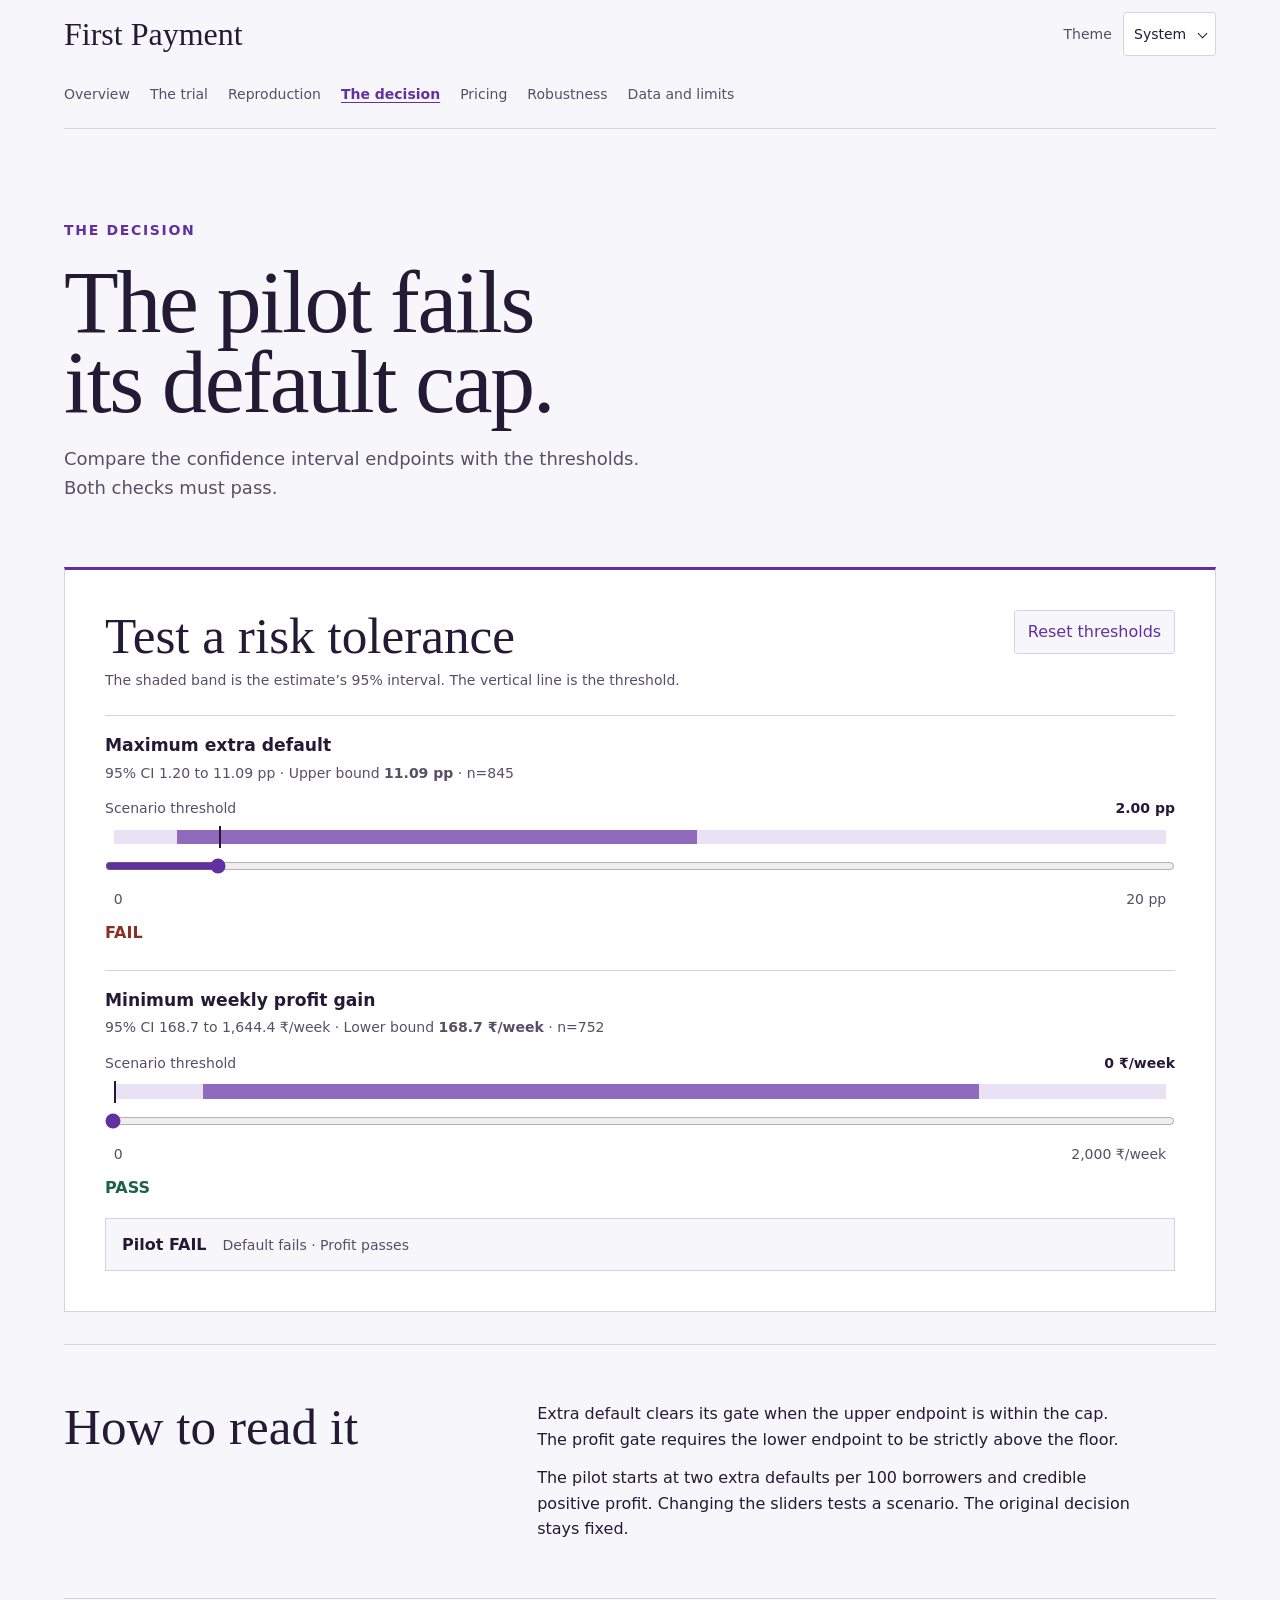
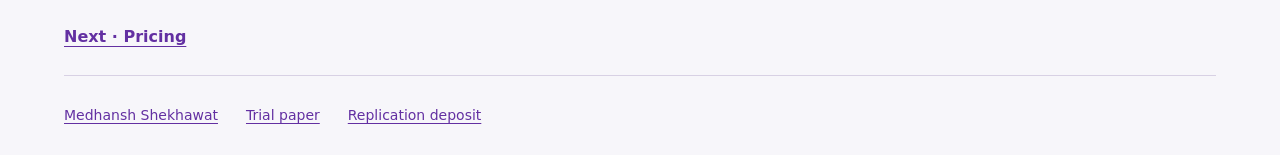
==== site/decision.html @ 3a8014b3 "Build trial replication and credit pilot readout" ====
<!doctype html>
<html lang="en">
<head>
  <meta charset="utf-8">
  <meta name="viewport" content="width=device-width, initial-scale=1">
  <meta name="color-scheme" content="light dark">
  <meta name="description" content="A Kolkata microfinance trial, reviewed as a credit pilot.">
  <title>The decision · First Payment</title>
  <link rel="stylesheet" href="style.css">
  <script src="theme.js" defer></script>
  <script src="decision.js" defer></script>
</head>
<body>
  <a class="skip" href="#content">Skip to content</a>
  <header class="wrap masthead">
    <a class="wordmark" href="index.html">First Payment</a>
    <label class="theme" hidden>
      <span>Theme</span>
      <select id="theme">
        <option value="system">System</option>
        <option value="light">Light</option>
        <option value="dark">Dark</option>
      </select>
    </label>
    <nav aria-label="Study pages"><a href="index.html">Overview</a><a href="trial.html">The trial</a><a href="reproduction.html">Reproduction</a><a href="decision.html" aria-current=page>The decision</a><a href="pricing.html">Pricing</a><a href="robustness.html">Robustness</a><a href="limits.html">Data and limits</a></nav>
  </header>
  <main id="content" class="wrap" tabindex="-1">
    <header class="page-header">
      <p class="label">The decision</p>
      <h1>The pilot fails its default cap.</h1>
      <p class="lede">Compare the confidence interval endpoints with the thresholds. Both checks must pass.</p>
    </header>
    <section class="decision-lab" aria-labelledby="lab-heading"
      data-upper="11.086855402566572" data-lower="168.7110563810179">
      <div class="lab-head">
        <div><h2 id="lab-heading">Test a risk tolerance</h2>
        <p class="note">The shaded band is the estimate’s 95% interval.
        The vertical line is the threshold.</p></div>
        <button type="button" id="reset" hidden>Reset thresholds</button>
      </div>
      <div class="gate" data-passing="false">
          <h3><label for="default-limit">Maximum extra default</label></h3>
          <p id="default-evidence" class="note">95% CI 1.20 to 11.09 pp ·
          Upper bound <strong>11.09 pp</strong>
          · n=845</p>
          <div class="control-line" hidden>
            <span>Scenario threshold</span>
            <span id="default-value">2.00 pp</span>
          </div>
          <div class="band" aria-hidden="true" style="--low:5.977174%;--high:55.434277%;
          --threshold:10.000000%"><span></span></div>
          <input id="default-limit" type="range" min="0" max="20" step="0.01" value="2.0"
            aria-describedby="default-evidence" hidden>
          <div class="axis" aria-hidden="true"><span>0</span><span>20 pp</span></div>
          <p class="gate-result"><strong id="default-status">FAIL</strong></p>
        </div><div class="gate" data-passing="true">
          <h3><label for="profit-limit">Minimum weekly profit gain</label></h3>
          <p id="profit-evidence" class="note">95% CI 168.7 to 1,644.4 ₹/week ·
          Lower bound <strong>168.7 ₹/week</strong>
          · n=752</p>
          <div class="control-line" hidden>
            <span>Scenario threshold</span>
            <span id="profit-value">0.0 ₹/week</span>
          </div>
          <div class="band" aria-hidden="true" style="--low:8.435553%;--high:82.221379%;
          --threshold:0.000000%"><span></span></div>
          <input id="profit-limit" type="range" min="0" max="2000" step="1" value="0.0"
            aria-describedby="profit-evidence" hidden>
          <div class="axis" aria-hidden="true"><span>0</span><span>2,000 ₹/week</span></div>
          <p class="gate-result"><strong id="profit-status">PASS</strong></p>
        </div>
      <div class="verdict" role="status" aria-live="polite" aria-atomic="true">
        <strong id="joint-status">Pilot FAIL</strong>
        <span id="joint-detail">Preset default cap 2.00 pp ·
        profit must exceed ₹0/week.</span>
      </div>
      <p id="slider-fallback" class="note">Turn on JavaScript to change the thresholds.</p>
    </section>
    <section class="chapter"><h2>How to read it</h2><div>
      <p>Extra default clears its gate when the upper endpoint is within the cap.
      The profit gate requires the lower endpoint to be strictly above the floor.</p>
      <p>The pilot starts at two extra defaults per 100 borrowers and credible positive profit.
      Changing the sliders tests a scenario. The original decision stays fixed.</p>
    </div></section>
    <div class="next">
      <a href="pricing.html">Next · Pricing</a>
    </div>
  </main>
  <footer class="wrap masthead footer">
    <a href="https://github.com/Ghostboy789">Medhansh Shekhawat</a>
    <a href="https://doi.org/10.1257/aer.103.6.2196">Trial paper</a>
    <a href="https://doi.org/10.3886/E112672V1">Replication deposit</a>
  </footer>
</body>
</html>
---- site/style.css ----
@font-face {
  font-family: "Instrument Serif";
  src: url("fonts/instrument-serif.woff2") format("woff2");
  font-display: swap;
}

@font-face {
  font-family: "Work Sans";
  src: url("fonts/work-sans.woff2") format("woff2");
  font-weight: 100 900;
  font-display: swap;
}

:root {
  color-scheme: light dark;
  --paper: light-dark(#f7f6fa, #161320);
  --sheet: light-dark(#fff, #211c30);
  --ink: light-dark(#231b36, #f3eefc);
  --muted: light-dark(#574f67, #c6bbd4);
  --line: light-dark(#d8d1e4, #494058);
  --accent: light-dark(#6330a2, #d4adff);
  --on-accent: light-dark(#fff, #26143a);
  --rail: light-dark(#e9e1f4, #3c2e51);
  --display: "Instrument Serif", Georgia, serif;
  --body: "Work Sans", system-ui, sans-serif;
}

:root[data-theme="light"] { color-scheme: light; }
:root[data-theme="dark"] { color-scheme: dark; }

*, *::before, *::after { box-sizing: border-box; }
body {
  margin: 0;
  background: var(--paper);
  color: var(--ink);
  font: 1rem/1.6 var(--body);
}

a { color: var(--accent); text-underline-offset: 0.22em; }
a:hover { text-decoration-thickness: 0.12em; }
:focus-visible { outline: 2px solid var(--accent); outline-offset: 4px; }
h1, h2, p, figure { margin: 0; }

.wrap {
  width: min(72rem, 100% - 2rem * 2);
  margin-inline: auto;
}

.masthead {
  display: flex;
  align-items: center;
  gap: 1rem 1.75rem;
  flex-wrap: wrap;
  min-height: 5rem;
  border-bottom: 1px solid var(--line);
  padding-block: 0.75rem;
}

.wordmark {
  margin-inline-end: auto;
  color: var(--ink);
  font: 2rem/1 var(--display);
  text-decoration: none;
}

nav { display: flex; flex-wrap: wrap; gap: 0.25rem 1.5rem; }
nav a { display: inline-flex; align-items: center; min-height: 2.75rem; }
.theme { color: var(--muted); font-size: 0.875rem; }
.theme select {
  appearance: none;
  color: var(--ink);
  background: var(--sheet);
  border: 1px solid var(--line);
  border-radius: 0.2rem;
  font: inherit;
  min-height: 2.75rem;
  margin-inline-start: 0.4rem;
  padding: 0.35rem 1.75rem 0.35rem 0.65rem;
  cursor: pointer;
}

.theme { position: relative; }
.theme::after {
  content: "";
  position: absolute;
  right: 0.65rem;
  top: calc(50% - 0.24rem);
  width: 0.44rem;
  height: 0.44rem;
  border: solid var(--ink);
  border-width: 0 1px 1px 0;
  transform: rotate(45deg);
  pointer-events: none;
}

.skip {
  position: absolute;
  inset: 0 auto auto 1rem;
  background: var(--sheet);
  padding: 0.5rem;
  transform: translateY(-130%);
}
.skip:focus { transform: translateY(0.25rem); }

.hero {
  display: grid;
  grid-template-columns: minmax(0, 1.22fr) minmax(0, 1fr);
  align-items: center;
  gap: clamp(2rem, 6vw, 5.5rem);
  padding-block: clamp(2.75rem, 6vw, 6rem);
}

.label {
  color: var(--accent);
  font-size: 0.875rem;
  font-weight: 650;
  letter-spacing: 0.12em;
  text-transform: uppercase;
}

h1 {
  font: clamp(3.7rem, 7vw, 6.4rem)/0.89 var(--display);
  margin-block: 1.3rem 1.5rem;
  max-width: 12ch;
  letter-spacing: -0.025em;
}

.lede { max-width: 45ch; color: var(--muted); font-size: 1.125rem; }

.primary {
  display: inline-flex;
  align-items: center;
  min-height: 2.75rem;
  margin-block-start: 1.75rem;
  padding: 0.6rem 1rem;
  background: var(--accent);
  color: var(--on-accent);
  border-radius: 0.2rem;
  font-weight: 600;
  text-decoration: none;
}
.primary:hover { text-decoration: underline; }

.schedule {
  background: var(--sheet);
  border: 1px solid var(--line);
  border-top: 3px solid var(--accent);
  padding: clamp(1rem, 3.5vw, 2rem);
}

h2 { font: clamp(2.5rem, 4vw, 3.5rem)/1 var(--display); }
.schedule h2 { font-size: clamp(2rem, 3.6vw, 2.85rem); }

.schedule-origin {
  display: flex;
  align-items: center;
  gap: 0.5rem;
  color: var(--muted);
  font-size: 0.875rem;
  margin-block: 1rem 1.5rem;
}

.schedule-origin span {
  width: 0.65rem;
  height: 0.65rem;
  background: var(--muted);
  border-radius: 50%;
}

.arm + .arm { margin-top: 1.4rem; }
.arm-regular { --wait: 25%; --mark: var(--muted); }
.arm-grace { --wait: 100%; --mark: var(--accent); }

.arm-label {
  display: flex;
  justify-content: space-between;
  gap: 0 0.65rem;
  flex-wrap: wrap;
  font-size: 0.875rem;
}
.arm-label span { color: var(--mark); }

.track {
  position: relative;
  height: 0.42rem;
  margin: 0.6rem 0.35rem 0 0;
  background: var(--rail);
}
.track span {
  display: block;
  width: var(--wait);
  height: 100%;
  background: var(--mark);
}
.track::after {
  content: "";
  position: absolute;
  inset: 50% auto auto var(--wait);
  transform: translate(-50%, -50%);
  width: 0.7rem;
  height: 0.7rem;
  border-radius: 50%;
  background: var(--mark);
}

figcaption {
  padding-top: 1.1rem;
  margin-top: 1.4rem;
  border-top: 1px solid var(--line);
  color: var(--muted);
  font-size: 0.875rem;
}

.chapter {
  display: grid;
  grid-template-columns: minmax(0, 0.65fr) minmax(0, 1fr);
  gap: 1rem 2rem;
  border-top: 1px solid var(--line);
  padding-block: clamp(1.75rem, 5vw, 3.5rem);
}
.chapter p { max-width: 59ch; }
.chapter p + p { margin-block-start: 0.8rem; }
.status { color: var(--muted); }
.footer { border-top: 1px solid var(--line); border-bottom: 0; }

@media (max-width: 45rem) {
  .wrap { width: calc(100% - 2rem); }
  .masthead { gap: 0.5rem 1rem; }
  .masthead nav { order: 1; width: 100%; }
  .hero, .chapter { grid-template-columns: minmax(0, 1fr); }
}

:root {
  --fail: light-dark(#8b2f25, #ffad99);
  --pass: light-dark(#1d624a, #93daba);
  --number: tabular-nums;
}

.masthead nav {
  order: 1;
  width: 100%;
  gap: 0.15rem 1.25rem;
}
nav a { color: var(--muted); font-size: 0.875rem; text-decoration: none; }
nav a:hover { color: var(--accent); text-decoration: underline; }
nav a[aria-current="page"] {
  color: var(--accent);
  font-weight: 650;
  text-decoration: underline;
  text-decoration-thickness: 0.1em;
}
h1 { text-wrap: balance; }
h2, h3 { text-wrap: pretty; }

.page-header {
  padding-block: clamp(2.75rem, 7vw, 6rem) clamp(2rem, 5vw, 4rem);
}
.page-header h1 {
  max-width: 15ch;
  font-size: clamp(3.4rem, 7vw, 6.5rem);
}
.page-header .lede { max-width: 54ch; }
.wide { display: block; }
.wide > :not(:last-child) { margin-block-end: 1rem; }
.note { color: var(--muted); font-size: 0.875rem; }

.metrics { display: grid; grid-template-columns: repeat(3, minmax(0, 1fr)); gap: 1rem; margin: 0; }
.metrics div { border-inline-start: 1px solid var(--line); padding-inline-start: 0.75rem; }
.metrics dt { color: var(--muted); font-size: 0.875rem; }
.metrics dd { margin: 0; font-variant-numeric: var(--number); }
.metrics strong { display: block; font: clamp(1.8rem, 3.5vw, 3rem)/1.15 var(--display); }
.metrics + p { margin-block-start: 1rem; }
.hero + .chapter { grid-template-columns: minmax(0, 1fr) minmax(0, 3fr); }

.verdict {
  display: flex;
  flex-wrap: wrap;
  align-items: baseline;
  gap: 0.3rem 1rem;
  background: var(--sheet);
  border: 1px solid var(--line);
  padding: 0.8rem 1rem;
  color: var(--muted);
  font-size: 0.875rem;
  font-variant-numeric: var(--number);
}
.verdict strong { color: var(--ink); font-size: 1rem; }
.schedule + .verdict { margin-top: 0.75rem; }

table {
  width: 100%;
  border-collapse: collapse;
  text-align: left;
  font-size: 0.9375rem;
  font-variant-numeric: var(--number);
}
caption { text-align: left; color: var(--muted); padding-block-end: 0.5rem; }
th, td { padding: 0.75rem 0.55rem; border-bottom: 1px solid var(--line); vertical-align: top; }
thead { color: var(--muted); }
tbody th { font-weight: 600; }
.cell-label { display: none; }
.formula { font-family: var(--display); color: var(--accent); font-size: clamp(1.65rem, 4vw, 2.7rem); }

.decision-lab {
  background: var(--sheet);
  border: 1px solid var(--line);
  border-top: 3px solid var(--accent);
  padding: clamp(1rem, 4vw, 2.5rem);
  margin-block-end: 2rem;
}
.lab-head, .control-line, .axis {
  display: flex;
  justify-content: space-between;
  align-items: baseline;
  flex-wrap: wrap;
  gap: 0.5rem 1rem;
}
.lab-head { align-items: start; }
.lab-head h2 { margin-block-end: 0.5rem; }
button {
  min-height: 2.75rem;
  padding: 0.45rem 0.8rem;
  border: 1px solid var(--line);
  border-radius: 0.2rem;
  color: var(--accent);
  background: var(--paper);
  font: inherit;
  cursor: pointer;
}
button:hover { border-color: var(--accent); }
[hidden] { display: none !important; }
.gate { margin-top: 1.5rem; border-top: 1px solid var(--line); padding-top: 1rem; }
.gate h3 { margin: 0 0 0.125rem; font-size: 1.075rem; }
.control-line {
  margin-block: 0.8rem 0.4rem;
  color: var(--muted);
  font-size: 0.875rem;
  font-variant-numeric: var(--number);
}
.control-line span:last-child { color: var(--ink); font-weight: 650; }
.band {
  position: relative;
  height: 0.9rem;
  margin-block-start: 0.65rem;
  background: var(--rail);
  margin-inline: 0.55rem;
}
.band span {
  position: absolute;
  inset: 0 calc(100% - var(--high)) 0 var(--low);
  background: var(--accent);
  opacity: 0.66;
}
.band::after {
  content: "";
  position: absolute;
  inset: -0.24rem auto -0.24rem var(--threshold);
  border-left: 2px solid var(--ink);
}
.gate input {
  display: block;
  width: 100%;
  height: 2.75rem;
  margin: 0;
  accent-color: var(--accent);
  cursor: pointer;
}
.axis { color: var(--muted); font-size: 0.875rem; margin-inline: 0.55rem; }
.gate-result { margin: 0.6rem 0 1.1rem; color: var(--fail); }
.gate[data-passing="true"] .gate-result { color: var(--pass); }
.decision-lab .verdict { background: var(--paper); }
#slider-fallback { margin-block-start: 0.5rem; }

.next {
  border-top: 1px solid var(--line);
  padding-block: 1rem;
  font-weight: 650;
}
.next a { display: inline-flex; align-items: center; min-height: 2.75rem; }
.footer a { font-size: 0.875rem; }

@media (max-width: 56rem) {
  table { display: block; }
  thead {
    position: absolute;
    width: 1px;
    height: 1px;
    padding: 0;
    overflow: hidden;
    clip-path: inset(50%);
  }
  caption, tbody { display: block; }
  tbody tr { display: grid; grid-template-columns: repeat(2, minmax(0, 1fr)); }
  tbody th {
    grid-column: 1 / -1;
    padding: 0.75rem 0 0.15rem;
    border: 0;
  }
  td { padding: 0.3rem 0.6rem 0.55rem 0; }
  .cell-label { display: block; color: var(--muted); font-size: 0.875rem; }
}

@media (max-width: 45rem) {
  h1 { font-size: clamp(3.3rem, 11vw, 4.6rem); }
  .hero + .chapter { grid-template-columns: minmax(0, 1fr); }
  .masthead nav { gap: 0 1rem; }
}

@media (max-width: 30rem) {
  .metrics { grid-template-columns: 1fr; gap: 0.85rem; }
  .metrics strong { display: inline; margin-inline-end: 0.2rem; }
  .page-header h1 { font-size: clamp(2.95rem, 11vw, 3.6rem); }
}
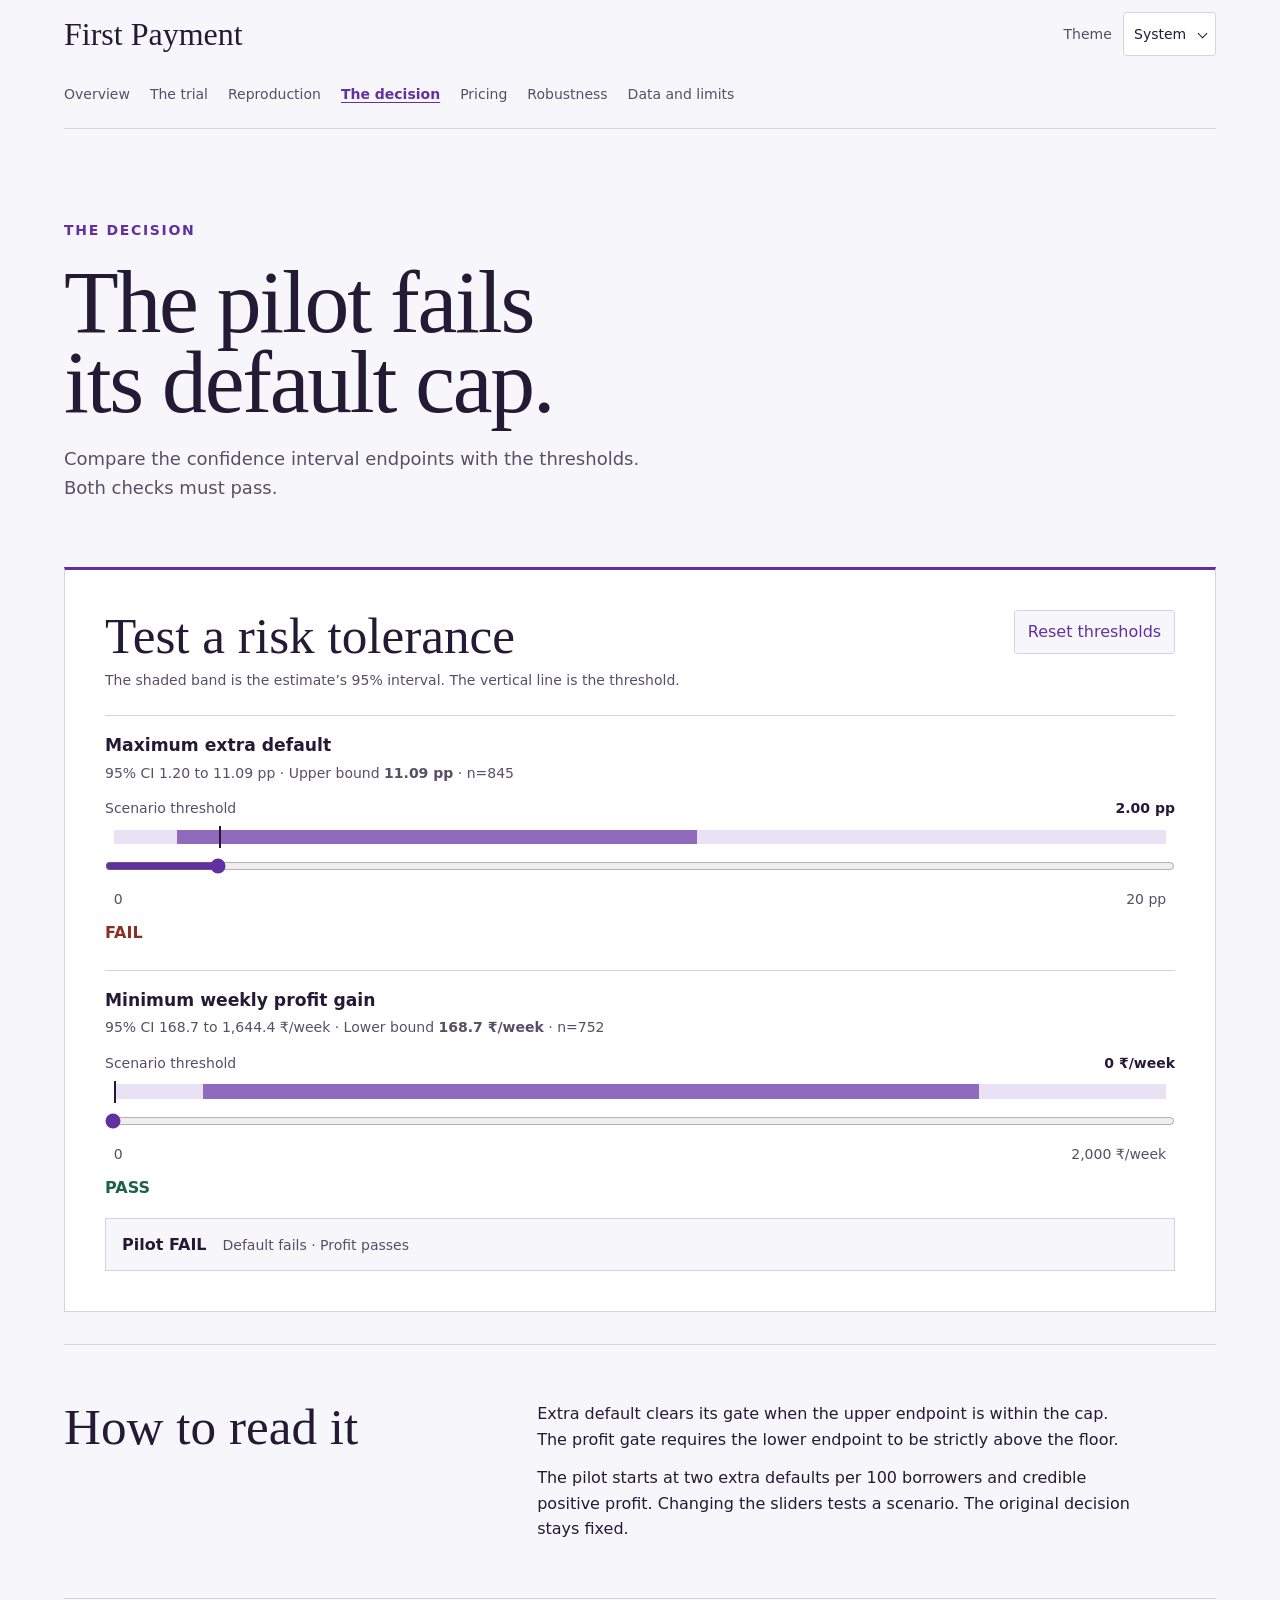
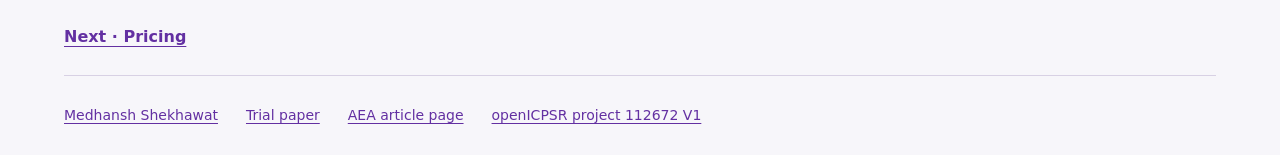
==== commit 7ff01ddd: "Clarify contract scope, profit coverage and break-even formula; raise slider contrast" ====
--- a/site/decision.html
+++ b/site/decision.html
@@ -89,7 +89,8 @@
   <footer class="wrap masthead footer">
     <a href="https://github.com/Ghostboy789">Medhansh Shekhawat</a>
     <a href="https://doi.org/10.1257/aer.103.6.2196">Trial paper</a>
-    <a href="https://doi.org/10.3886/E112672V1">Replication deposit</a>
+    <a href="https://www.aeaweb.org/articles?id=10.1257/aer.103.6.2196">AEA article page</a>
+    <a href="https://doi.org/10.3886/E112672V1">openICPSR project 112672 V1</a>
   </footer>
 </body>
 </html>
--- a/site/style.css
+++ b/site/style.css
@@ -342,20 +342,20 @@
   position: relative;
   height: 0.9rem;
   margin-block-start: 0.65rem;
-  background: var(--rail);
+  background: light-dark(var(--rail), #2d2041);
   margin-inline: 0.55rem;
 }
 .band span {
   position: absolute;
   inset: 0 calc(100% - var(--high)) 0 var(--low);
-  background: var(--accent);
+  background: light-dark(var(--accent), #ab89ce);
   opacity: 0.66;
 }
 .band::after {
   content: "";
   position: absolute;
   inset: -0.24rem auto -0.24rem var(--threshold);
-  border-left: 2px solid var(--ink);
+  border-left: 2px solid light-dark(var(--ink), #fff);
 }
 .gate input {
   display: block;
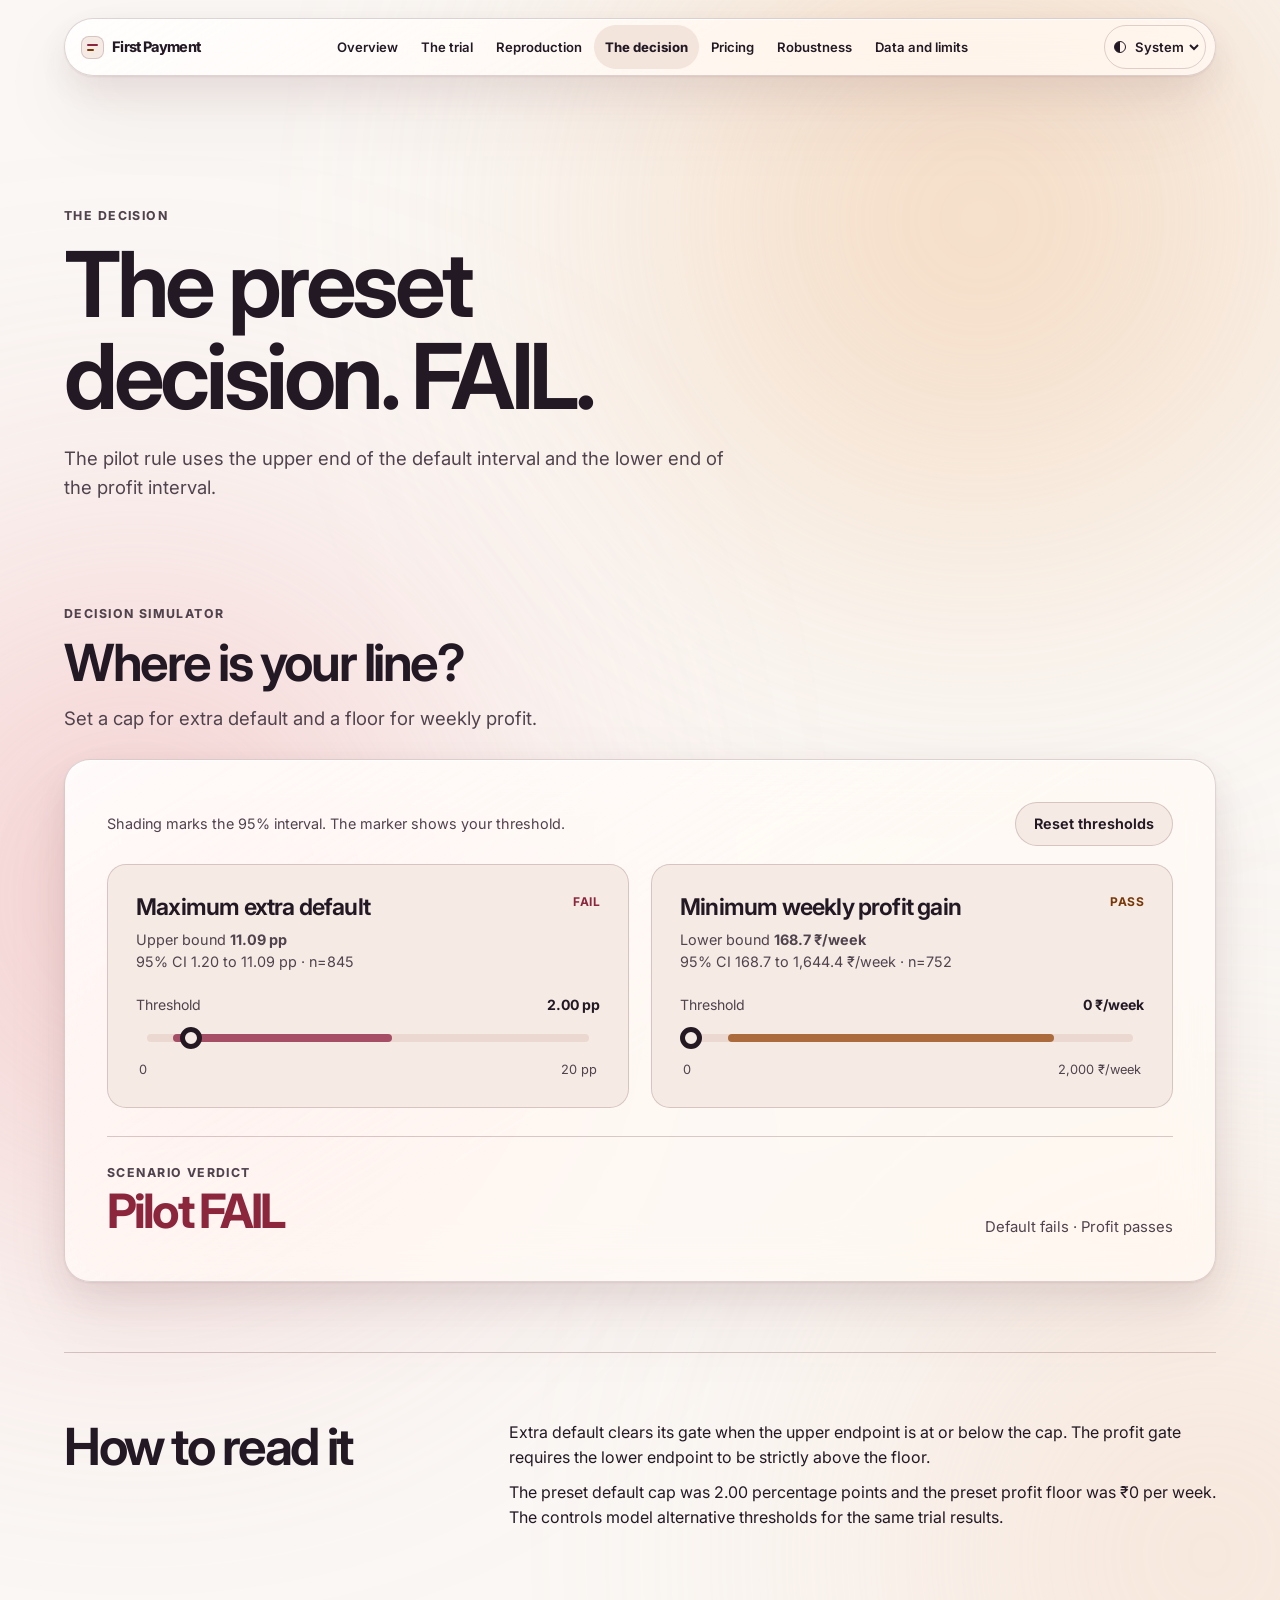
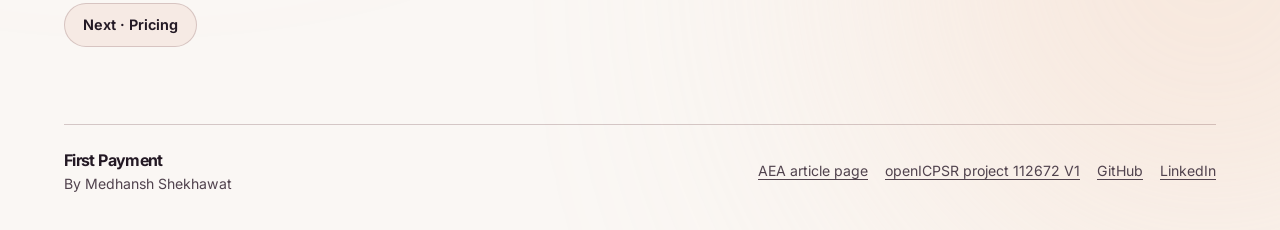
==== commit 2cf1f716: "Redesign the site: scroll narrative with glass panels" ====
--- a/site/decision.html
+++ b/site/decision.html
@@ -6,91 +6,119 @@
   <meta name="color-scheme" content="light dark">
   <meta name="description" content="A Kolkata microfinance trial, reviewed as a credit pilot.">
   <title>The decision · First Payment</title>
+  <script src="theme.js"></script>
   <link rel="stylesheet" href="style.css">
-  <script src="theme.js" defer></script>
+  <script src="story.js" defer></script>
   <script src="decision.js" defer></script>
 </head>
-<body>
+<body class="detail">
+  <div class="mesh" aria-hidden="true"><i></i><i></i><i></i></div>
   <a class="skip" href="#content">Skip to content</a>
-  <header class="wrap masthead">
-    <a class="wordmark" href="index.html">First Payment</a>
-    <label class="theme" hidden>
-      <span>Theme</span>
-      <select id="theme">
-        <option value="system">System</option>
-        <option value="light">Light</option>
-        <option value="dark">Dark</option>
-      </select>
-    </label>
-    <nav aria-label="Study pages"><a href="index.html">Overview</a><a href="trial.html">The trial</a><a href="reproduction.html">Reproduction</a><a href="decision.html" aria-current=page>The decision</a><a href="pricing.html">Pricing</a><a href="robustness.html">Robustness</a><a href="limits.html">Data and limits</a></nav>
+  <header class="nav-shell">
+    <div class="glass nav-pill">
+      <a class="wordmark" href="index.html">
+        <span class="mark" aria-hidden="true"></span>First Payment</a>
+      <nav class="nav-wide" aria-label="Study pages"><a href="index.html">Overview</a><a href="trial.html">The trial</a><a href="reproduction.html">Reproduction</a><a href="decision.html" aria-current=page>The decision</a><a href="pricing.html">Pricing</a><a href="robustness.html">Robustness</a><a href="limits.html">Data and limits</a></nav>
+      <details class="nav-menu">
+        <summary>Pages</summary>
+        <nav class="glass" aria-label="Study pages"><a href="index.html">Overview</a><a href="trial.html">The trial</a><a href="reproduction.html">Reproduction</a><a href="decision.html" aria-current=page>The decision</a><a href="pricing.html">Pricing</a><a href="robustness.html">Robustness</a><a href="limits.html">Data and limits</a></nav>
+      </details>
+      <label class="theme" hidden>
+        <span class="sr-only">Theme</span><span class="theme-icon" aria-hidden="true"></span>
+        <select id="theme">
+          <option value="system">System</option>
+          <option value="light">Light</option>
+          <option value="dark">Dark</option>
+        </select>
+      </label>
+    </div>
   </header>
   <main id="content" class="wrap" tabindex="-1">
     <header class="page-header">
       <p class="label">The decision</p>
-      <h1>The pilot fails its default cap.</h1>
-      <p class="lede">Compare the confidence interval endpoints with the thresholds. Both checks must pass.</p>
-    </header>
-    <section class="decision-lab" aria-labelledby="lab-heading"
-      data-upper="11.086855402566572" data-lower="168.7110563810179">
-      <div class="lab-head">
-        <div><h2 id="lab-heading">Test a risk tolerance</h2>
-        <p class="note">The shaded band is the estimate’s 95% interval.
-        The vertical line is the threshold.</p></div>
-        <button type="button" id="reset" hidden>Reset thresholds</button>
+      <h1>The preset decision. FAIL.</h1>
+      <p class="lede">The pilot rule uses the upper end of the default interval and the lower end of the profit interval.</p>
+    </header><section class="scene lab-scene" id="scenario"
+      aria-labelledby="lab-heading" data-reveal>
+      <div class="scene-head">
+        <p class="label">Decision simulator</p>
+        <h2 id="lab-heading">Where is your line?</h2>
+        <p class="lede">Set a cap for extra default and a floor for weekly profit.</p>
       </div>
-      <div class="gate" data-passing="false">
-          <h3><label for="default-limit">Maximum extra default</label></h3>
-          <p id="default-evidence" class="note">95% CI 1.20 to 11.09 pp ·
-          Upper bound <strong>11.09 pp</strong>
-          · n=845</p>
-          <div class="control-line" hidden>
-            <span>Scenario threshold</span>
-            <span id="default-value">2.00 pp</span>
+      <div class="glass decision-lab"
+        data-upper="11.086855402566572" data-lower="168.7110563810179">
+        <div class="lab-head">
+          <p class="note">Shading marks the 95% interval. The marker shows your threshold.</p>
+          <button class="action" type="button" id="reset" hidden>Reset thresholds</button>
+        </div>
+        <div class="lab-gates"><div class="gate default">
+          <div class="gate-title">
+            <h3><label for="default-limit">Maximum extra default</label></h3>
+            <p class="gate-result" data-passing="false">
+              <strong id="default-status">FAIL</strong></p>
           </div>
-          <div class="band" aria-hidden="true" style="--low:5.977174%;--high:55.434277%;
-          --threshold:10.000000%"><span></span></div>
-          <input id="default-limit" type="range" min="0" max="20" step="0.01" value="2.0"
-            aria-describedby="default-evidence" hidden>
+          <p id="default-evidence" class="note">Upper bound
+          <strong>11.09 pp</strong><br>
+          95% CI 1.20 to 11.09 pp · n=845</p>
+          <div class="control-line">
+            <span>Threshold</span>
+            <strong id="default-value">2.00 pp</strong>
+          </div>
+          <div class="rail" style="--low:5.977174%;--high:55.434277%;
+          --threshold:10.000000%">
+            <div class="band" aria-hidden="true"><i></i><b></b></div>
+            <input id="default-limit" type="range" min="0" max="20" step="0.01"
+              value="2.0" aria-describedby="default-evidence" hidden>
+          </div>
           <div class="axis" aria-hidden="true"><span>0</span><span>20 pp</span></div>
-          <p class="gate-result"><strong id="default-status">FAIL</strong></p>
-        </div><div class="gate" data-passing="true">
-          <h3><label for="profit-limit">Minimum weekly profit gain</label></h3>
-          <p id="profit-evidence" class="note">95% CI 168.7 to 1,644.4 ₹/week ·
-          Lower bound <strong>168.7 ₹/week</strong>
-          · n=752</p>
-          <div class="control-line" hidden>
-            <span>Scenario threshold</span>
-            <span id="profit-value">0.0 ₹/week</span>
+        </div><div class="gate profit">
+          <div class="gate-title">
+            <h3><label for="profit-limit">Minimum weekly profit gain</label></h3>
+            <p class="gate-result" data-passing="true">
+              <strong id="profit-status">PASS</strong></p>
           </div>
-          <div class="band" aria-hidden="true" style="--low:8.435553%;--high:82.221379%;
-          --threshold:0.000000%"><span></span></div>
-          <input id="profit-limit" type="range" min="0" max="2000" step="1" value="0.0"
-            aria-describedby="profit-evidence" hidden>
+          <p id="profit-evidence" class="note">Lower bound
+          <strong>168.7 ₹/week</strong><br>
+          95% CI 168.7 to 1,644.4 ₹/week · n=752</p>
+          <div class="control-line">
+            <span>Threshold</span>
+            <strong id="profit-value">0 ₹/week</strong>
+          </div>
+          <div class="rail" style="--low:8.435553%;--high:82.221379%;
+          --threshold:0.000000%">
+            <div class="band" aria-hidden="true"><i></i><b></b></div>
+            <input id="profit-limit" type="range" min="0" max="2000" step="1"
+              value="0.0" aria-describedby="profit-evidence" hidden>
+          </div>
           <div class="axis" aria-hidden="true"><span>0</span><span>2,000 ₹/week</span></div>
-          <p class="gate-result"><strong id="profit-status">PASS</strong></p>
+        </div></div>
+        <div class="lab-result" data-passing="false"
+          role="status" aria-live="polite" aria-atomic="true">
+          <p><span class="label">Scenario verdict</span>
+          <strong id="joint-status">Pilot FAIL</strong></p>
+          <p id="joint-detail">Default fails ·
+          Profit passes</p>
         </div>
-      <div class="verdict" role="status" aria-live="polite" aria-atomic="true">
-        <strong id="joint-status">Pilot FAIL</strong>
-        <span id="joint-detail">Preset default cap 2.00 pp ·
-        profit must exceed ₹0/week.</span>
+        <p id="slider-fallback" class="note">Turn on JavaScript to change the preset thresholds.</p>
       </div>
-      <p id="slider-fallback" class="note">Turn on JavaScript to change the thresholds.</p>
     </section>
-    <section class="chapter"><h2>How to read it</h2><div>
-      <p>Extra default clears its gate when the upper endpoint is within the cap.
+    <section data-reveal class="chapter"><h2>How to read it</h2><div>
+      <p>Extra default clears its gate when the upper endpoint is at or below the cap.
       The profit gate requires the lower endpoint to be strictly above the floor.</p>
-      <p>The pilot starts at two extra defaults per 100 borrowers and credible positive profit.
-      Changing the sliders tests a scenario. The original decision stays fixed.</p>
+      <p>The preset default cap was 2.00 percentage points and the
+      preset profit floor was ₹0 per week. The controls model
+      alternative thresholds for the same trial results.</p>
     </div></section>
-    <div class="next">
-      <a href="pricing.html">Next · Pricing</a>
+    <div class="next"><a class="action" href="pricing.html">Next · Pricing</a></div>
+  </main>
+  <footer class="wrap footer">
+    <div><strong>First Payment</strong><p>By Medhansh Shekhawat</p></div>
+    <div class="footer-links">
+      <a href="https://www.aeaweb.org/articles?id=10.1257/aer.103.6.2196">AEA article page</a>
+      <a href="https://doi.org/10.3886/E112672V1">openICPSR project 112672 V1</a>
+      <a href="https://github.com/Ghostboy789">GitHub</a>
+      <a href="https://in.linkedin.com/in/medhansh-shekhawat">LinkedIn</a>
     </div>
-  </main>
-  <footer class="wrap masthead footer">
-    <a href="https://github.com/Ghostboy789">Medhansh Shekhawat</a>
-    <a href="https://doi.org/10.1257/aer.103.6.2196">Trial paper</a>
-    <a href="https://www.aeaweb.org/articles?id=10.1257/aer.103.6.2196">AEA article page</a>
-    <a href="https://doi.org/10.3886/E112672V1">openICPSR project 112672 V1</a>
   </footer>
 </body>
 </html>
--- a/site/style.css
+++ b/site/style.css
@@ -1,413 +1,755 @@
 @font-face {
-  font-family: "Instrument Serif";
-  src: url("fonts/instrument-serif.woff2") format("woff2");
+  font-family: Inter;
+  src: url("fonts/inter-latin.woff2") format("woff2");
+  font-style: normal;
+  font-weight: 400 800;
   font-display: swap;
 }
 
-@font-face {
-  font-family: "Work Sans";
-  src: url("fonts/work-sans.woff2") format("woff2");
-  font-weight: 100 900;
-  font-display: swap;
-}
-
 :root {
-  color-scheme: light dark;
-  --paper: light-dark(#f7f6fa, #161320);
-  --sheet: light-dark(#fff, #211c30);
-  --ink: light-dark(#231b36, #f3eefc);
-  --muted: light-dark(#574f67, #c6bbd4);
-  --line: light-dark(#d8d1e4, #494058);
-  --accent: light-dark(#6330a2, #d4adff);
-  --on-accent: light-dark(#fff, #26143a);
-  --rail: light-dark(#e9e1f4, #3c2e51);
-  --display: "Instrument Serif", Georgia, serif;
-  --body: "Work Sans", system-ui, sans-serif;
-}
-
-:root[data-theme="light"] { color-scheme: light; }
-:root[data-theme="dark"] { color-scheme: dark; }
+  color-scheme: light;
+  --base: #faf7f4;
+  --amber-blob: #f0c49a;
+  --coral-blob: #efa6aa;
+  --peach-blob: #f2cbb2;
+  --ink: #231924;
+  --muted: #51434e;
+  --profit: #783808;
+  --risk: #8b263d;
+  --focus: #681944;
+  --glass-solid: #fff7f1;
+  --glass-wash: rgb(255 250 246 / 65%);
+  --nav-wash: rgb(255 250 246 / 76%);
+  --shine: rgb(255 255 255 / 76%);
+  --rim: rgb(255 255 255 / 82%);
+  --edge: rgb(89 45 53 / 20%);
+  --line: rgb(91 48 53 / 24%);
+  --inset: #f6eae4;
+  --hover: #f3e4dc;
+  --rail: #ebd9d1;
+  --amber-track: #ac6b3c;
+  --coral-track: #a54e65;
+  --marker: #241923;
+  --button: #2e2130;
+  --button-text: #fff7f2;
+  --glow: #ea8696;
+  --halo: rgb(192 86 92 / 27%);
+  --shadow: 0 1px 2px rgb(95 46 54 / 9%), 0 14px 36px rgb(95 46 54 / 10%),
+    0 34px 82px rgb(105 53 47 / 8%);
+  --gutter: clamp(17px, 5vw, 72px);
+  --space: clamp(82px, 14vw, 208px);
+}
+
+:root[data-theme="dark"] {
+  color-scheme: dark;
+  --base: #151218;
+  --amber-blob: #674425;
+  --coral-blob: #6b303e;
+  --peach-blob: #4a334b;
+  --ink: #fff5f0;
+  --muted: #d5c5ce;
+  --profit: #ffc48d;
+  --risk: #ffa1b0;
+  --focus: #ffd7a7;
+  --glass-solid: #2a222b;
+  --glass-wash: rgb(29 21 31 / 73%);
+  --nav-wash: rgb(32 24 33 / 83%);
+  --shine: rgb(253 209 210 / 13%);
+  --rim: rgb(255 230 231 / 32%);
+  --edge: rgb(255 208 218 / 24%);
+  --line: rgb(255 208 218 / 24%);
+  --inset: #342933;
+  --hover: #453341;
+  --rail: #3e303b;
+  --amber-track: #bd7845;
+  --coral-track: #c16a80;
+  --marker: #fff5f0;
+  --button: #ffe5d0;
+  --button-text: #281c29;
+  --glow: #9b3f52;
+  --halo: rgb(243 155 133 / 46%);
+  --shadow: 0 1px 2px rgb(0 0 0 / 22%), 0 16px 40px rgb(0 0 0 / 23%),
+    0 38px 80px rgb(0 0 0 / 20%);
+}
+
+@media (prefers-color-scheme: dark) {
+  :root:not([data-theme="light"]):not([data-theme="dark"]) {
+    color-scheme: dark;
+    --base: #151218;
+    --amber-blob: #674425;
+    --coral-blob: #6b303e;
+    --peach-blob: #4a334b;
+    --ink: #fff5f0;
+    --muted: #d5c5ce;
+    --profit: #ffc48d;
+    --risk: #ffa1b0;
+    --focus: #ffd7a7;
+    --glass-solid: #2a222b;
+    --glass-wash: rgb(29 21 31 / 73%);
+    --nav-wash: rgb(32 24 33 / 83%);
+    --shine: rgb(253 209 210 / 13%);
+    --rim: rgb(255 230 231 / 32%);
+    --edge: rgb(255 208 218 / 24%);
+    --line: rgb(255 208 218 / 24%);
+    --inset: #342933;
+    --hover: #453341;
+    --rail: #3e303b;
+    --amber-track: #bd7845;
+    --coral-track: #c16a80;
+    --marker: #fff5f0;
+    --button: #ffe5d0;
+    --button-text: #281c29;
+    --glow: #9b3f52;
+    --halo: rgb(243 155 133 / 46%);
+    --shadow: 0 1px 2px rgb(0 0 0 / 22%), 0 16px 40px rgb(0 0 0 / 23%),
+      0 38px 80px rgb(0 0 0 / 20%);
+  }
+}
 
 *, *::before, *::after { box-sizing: border-box; }
+[hidden] { display: none !important; }
+
+html { scroll-padding-top: 91px; }
 body {
+  position: relative;
+  isolation: isolate;
   margin: 0;
-  background: var(--paper);
+  background: var(--base);
   color: var(--ink);
-  font: 1rem/1.6 var(--body);
-}
-
-a { color: var(--accent); text-underline-offset: 0.22em; }
-a:hover { text-decoration-thickness: 0.12em; }
-:focus-visible { outline: 2px solid var(--accent); outline-offset: 4px; }
-h1, h2, p, figure { margin: 0; }
-
-.wrap {
-  width: min(72rem, 100% - 2rem * 2);
+  font: 400 1rem/1.55 Inter, system-ui, sans-serif;
+  font-variant-numeric: tabular-nums;
+}
+h1, h2, h3, p, figure, dl, dd { margin: 0; }
+h1, h2, h3 { font-weight: 650; }
+h1, h2 { letter-spacing: -.048em; line-height: 1.02; }
+h3 { letter-spacing: -.035em; line-height: 1.25; }
+a { color: inherit; text-underline-offset: .22em; }
+button, select, summary, input[type="range"] { cursor: pointer; }
+button, select { font: inherit; color: inherit; }
+:focus-visible { outline: 2px solid var(--focus); outline-offset: 4px; }
+.wrap { width: min(1184px, calc(100% - 2 * var(--gutter))); margin-inline: auto; }
+.sr-only, .skip:not(:focus) {
+  position: absolute;
+  width: 1px;
+  height: 1px;
+  overflow: hidden;
+  clip-path: inset(50%);
+  white-space: nowrap;
+}
+.skip:focus {
+  position: fixed;
+  z-index: 10;
+  inset: 10px auto auto 12px;
+  padding: 10px 14px;
+  border-radius: 12px;
+  background: var(--glass-solid);
+}
+
+.mesh {
+  position: absolute;
+  z-index: -1;
+  inset: 0;
+  overflow: hidden;
+  pointer-events: none;
+  background: var(--base);
+}
+.mesh i {
+  position: absolute;
+  width: max(63vw, 38rem);
+  height: max(32%, 48rem);
+  border-radius: 50%;
+  background: radial-gradient(ellipse, var(--amber-blob) 32%, transparent 72%);
+  filter: blur(clamp(76px, 12vw, 164px));
+  opacity: .66;
+  right: -8vw;
+  top: -9%;
+  animation-duration: 54s;
+  animation-timing-function: ease-in-out;
+  animation-iteration-count: infinite;
+}
+:root[data-motion] .mesh i { animation-name: drift; }
+.mesh i:nth-child(2) {
+  background: radial-gradient(ellipse, var(--coral-blob) 30%, transparent 71%);
+  opacity: .55;
+  height: max(50%, 45rem);
+  inset: 24% auto auto -21vw;
+  animation-delay: -26s;
+}
+.mesh i:nth-child(3) {
+  background: radial-gradient(ellipse, var(--peach-blob) 30%, transparent 72%);
+  opacity: .45;
+  height: max(48%, 40rem);
+  inset: 61% -26vw auto auto;
+  animation-delay: -15s;
+}
+@keyframes drift {
+  38% { transform: translate(-11vw, 14vh) scale(1.12); }
+  70% { transform: translate(-19vw, -7vh) scale(.93); }
+}
+
+.glass {
+  border: 1px solid var(--edge);
+  border-radius: 26px;
+  background: var(--glass-solid);
+  box-shadow: inset 0 1px 0 var(--rim), var(--shadow);
+}
+@supports (backdrop-filter: blur(24px)) {
+  .glass {
+    background: linear-gradient(148deg, var(--shine), transparent 54%),
+      var(--surface-wash, var(--glass-wash));
+    backdrop-filter: blur(24px) saturate(180%);
+  }
+}
+
+.nav-shell .glass { --surface-wash: var(--nav-wash); }
+.nav-shell {
+  position: sticky;
+  top: 0;
+  z-index: 4;
+  width: min(1184px, calc(100% - 2 * var(--gutter)));
   margin-inline: auto;
-}
-
-.masthead {
+  padding-block: 18px 8px;
+}
+.nav-pill {
+  position: relative;
   display: flex;
   align-items: center;
-  gap: 1rem 1.75rem;
-  flex-wrap: wrap;
-  min-height: 5rem;
-  border-bottom: 1px solid var(--line);
-  padding-block: 0.75rem;
-}
-
+  justify-content: space-between;
+  gap: 12px;
+  min-height: 58px;
+  padding: 5px 9px 5px 16px;
+  border-radius: 100px;
+  transition: transform .28s ease;
+}
+.nav-shell.compact .nav-pill { transform: translateY(-7px) scale(.982); }
 .wordmark {
-  margin-inline-end: auto;
-  color: var(--ink);
-  font: 2rem/1 var(--display);
+  display: inline-flex;
+  flex-shrink: 0;
+  align-items: center;
+  gap: 8px;
+  min-height: 44px;
+  font-size: .91rem;
+  letter-spacing: -.045em;
+  font-weight: 750;
   text-decoration: none;
 }
-
-nav { display: flex; flex-wrap: wrap; gap: 0.25rem 1.5rem; }
-nav a { display: inline-flex; align-items: center; min-height: 2.75rem; }
-.theme { color: var(--muted); font-size: 0.875rem; }
-.theme select {
-  appearance: none;
-  color: var(--ink);
-  background: var(--sheet);
-  border: 1px solid var(--line);
-  border-radius: 0.2rem;
-  font: inherit;
-  min-height: 2.75rem;
-  margin-inline-start: 0.4rem;
-  padding: 0.35rem 1.75rem 0.35rem 0.65rem;
-  cursor: pointer;
-}
-
-.theme { position: relative; }
-.theme::after {
+.mark {
+  width: 23px;
+  height: 23px;
+  border: 1px solid var(--edge);
+  border-radius: 8px;
+  background: var(--inset);
+  position: relative;
+  color: var(--risk);
+}
+.mark::before, .mark::after {
   content: "";
   position: absolute;
-  right: 0.65rem;
-  top: calc(50% - 0.24rem);
-  width: 0.44rem;
-  height: 0.44rem;
-  border: solid var(--ink);
-  border-width: 0 1px 1px 0;
-  transform: rotate(45deg);
-  pointer-events: none;
-}
-
-.skip {
-  position: absolute;
-  inset: 0 auto auto 1rem;
-  background: var(--sheet);
-  padding: 0.5rem;
-  transform: translateY(-130%);
-}
-.skip:focus { transform: translateY(0.25rem); }
-
-.hero {
-  display: grid;
-  grid-template-columns: minmax(0, 1.22fr) minmax(0, 1fr);
+  height: 2px;
+  border-radius: 2px;
+  background: currentColor;
+  left: 5px;
+  width: 11px;
+  top: 7px;
+}
+.mark::after { width: 7px; top: 12px; color: var(--profit); }
+.nav-wide { display: flex; min-width: 0; align-items: center; gap: 1px; }
+.nav-wide a, .nav-menu a, .nav-menu summary, .theme {
+  display: flex;
   align-items: center;
-  gap: clamp(2rem, 6vw, 5.5rem);
-  padding-block: clamp(2.75rem, 6vw, 6rem);
+  min-height: 44px;
+  padding-inline: 11px;
+  border-radius: 30px;
+  text-decoration: none;
+  font-size: .82rem;
+  font-weight: 600;
+}
+.nav-pill :is(nav a, summary, .theme):hover, .nav-pill a[aria-current="page"] {
+  background: var(--hover);
+}
+.nav-pill a[aria-current="page"] { font-weight: 750; }
+.nav-menu { display: none; }
+.nav-menu summary { list-style: none; }
+.nav-menu summary::-webkit-details-marker { display: none; }
+.nav-menu summary::after {
+  content: "";
+  width: 6px;
+  height: 6px;
+  border: solid currentColor;
+  border-width: 0 1.5px 1.5px 0;
+  transform: translateY(-2px) rotate(45deg);
+  margin-inline-start: 7px;
+}
+.nav-menu[open] summary::after { transform: translateY(2px) rotate(225deg); }
+.nav-menu nav {
+  position: absolute;
+  inset: calc(100% + 8px) 0 auto auto;
+  width: min(100%, 15rem);
+  padding: 8px;
+}
+.theme { flex-shrink: 0; padding: 0 3px 0 9px; gap: 3px; border: 1px solid var(--edge); }
+.theme select { border: 0; background: transparent; min-height: 42px; padding-inline: 2px; border-radius: 28px; }
+.theme option { background: var(--glass-solid); color: var(--ink); }
+.theme-icon {
+  display: block;
+  width: 12px;
+  height: 12px;
+  border: 1px solid currentColor;
+  border-radius: 50%;
+  background: linear-gradient(90deg, currentColor 50%, transparent 50%);
 }
 
 .label {
-  color: var(--accent);
-  font-size: 0.875rem;
-  font-weight: 650;
-  letter-spacing: 0.12em;
+  color: var(--muted);
+  font-size: .77rem;
+  font-weight: 750;
+  letter-spacing: .115em;
   text-transform: uppercase;
 }
-
-h1 {
-  font: clamp(3.7rem, 7vw, 6.4rem)/0.89 var(--display);
-  margin-block: 1.3rem 1.5rem;
-  max-width: 12ch;
-  letter-spacing: -0.025em;
-}
-
-.lede { max-width: 45ch; color: var(--muted); font-size: 1.125rem; }
-
-.primary {
+.lede, .note { color: var(--muted); }
+.lede { font-size: clamp(1.025rem, 1.45vw, 1.24rem); max-width: 42ch; }
+.note { font-size: .9rem; }
+.action {
   display: inline-flex;
   align-items: center;
-  min-height: 2.75rem;
-  margin-block-start: 1.75rem;
-  padding: 0.6rem 1rem;
-  background: var(--accent);
-  color: var(--on-accent);
-  border-radius: 0.2rem;
-  font-weight: 600;
+  justify-content: center;
+  min-height: 44px;
+  width: fit-content;
+  padding: 10px 18px;
+  border: 1px solid var(--edge);
+  border-radius: 40px;
+  background: var(--inset);
+  color: var(--ink);
+  font-size: .9rem;
+  font-weight: 650;
   text-decoration: none;
-}
-.primary:hover { text-decoration: underline; }
-
+  text-align: center;
+}
+.action:hover { background: var(--hover); }
+.primary { background: var(--button); color: var(--button-text); border-color: var(--button); }
+.primary:hover { background: var(--button); transform: translateY(-2px); }
+
+.hero {
+  min-height: min(760px, calc(100svh - 83px));
+  display: grid;
+  grid-template-columns: 1.24fr 1fr;
+  gap: clamp(22px, 4vw, 60px);
+  align-items: center;
+  padding-block: 50px 94px;
+}
+.hero-copy { position: relative; z-index: 1; }
+.hero h1 {
+  margin-block: 22px 23px;
+  font-size: clamp(4rem, 8.25vw, 7.5rem);
+  letter-spacing: -.057em;
+  word-spacing: .025em;
+  line-height: .96;
+}
+.hero-question {
+  font-size: clamp(1.35rem, 3vw, 2.2rem);
+  font-weight: 630;
+  letter-spacing: -.043em;
+  word-spacing: .025em;
+  margin-bottom: 8px;
+}
+.hero .action { margin-top: 25px; }
+.hero-object {
+  position: relative;
+  display: grid;
+  place-items: center;
+  isolation: isolate;
+  min-width: 0;
+  min-height: clamp(330px, 33vw, 490px);
+}
+.ledger-orbit {
+  position: absolute;
+  z-index: -1;
+  width: 97%;
+  height: 80%;
+  border: 1px solid var(--halo);
+  border-radius: 50%;
+  background: radial-gradient(ellipse, var(--halo), transparent 68%);
+  transform: rotate(-21deg);
+}
+.ledger-orbit::before, .ledger-orbit::after {
+  content: "";
+  position: absolute;
+  border: 1px solid var(--halo);
+  border-radius: 50%;
+  inset: 8% -2%;
+}
+.ledger-orbit::after { inset: 17% -4%; }
+.ledger-layer, .schedule { width: min(87%, 430px); }
+.ledger-layer { position: absolute; height: 64%; }
+.ledger-bottom { transform: translate(3%, 15%) rotate(10deg); }
+.ledger-middle { transform: translate(1%, 8%) rotate(3deg); }
 .schedule {
-  background: var(--sheet);
-  border: 1px solid var(--line);
-  border-top: 3px solid var(--accent);
-  padding: clamp(1rem, 3.5vw, 2rem);
-}
-
-h2 { font: clamp(2.5rem, 4vw, 3.5rem)/1 var(--display); }
-.schedule h2 { font-size: clamp(2rem, 3.6vw, 2.85rem); }
-
-.schedule-origin {
-  display: flex;
-  align-items: center;
-  gap: 0.5rem;
-  color: var(--muted);
-  font-size: 0.875rem;
-  margin-block: 1rem 1.5rem;
-}
-
-.schedule-origin span {
-  width: 0.65rem;
-  height: 0.65rem;
-  background: var(--muted);
-  border-radius: 50%;
-}
-
-.arm + .arm { margin-top: 1.4rem; }
-.arm-regular { --wait: 25%; --mark: var(--muted); }
-.arm-grace { --wait: 100%; --mark: var(--accent); }
-
-.arm-label {
-  display: flex;
-  justify-content: space-between;
-  gap: 0 0.65rem;
-  flex-wrap: wrap;
-  font-size: 0.875rem;
-}
-.arm-label span { color: var(--mark); }
-
-.track {
-  position: relative;
-  height: 0.42rem;
-  margin: 0.6rem 0.35rem 0 0;
-  background: var(--rail);
-}
-.track span {
-  display: block;
-  width: var(--wait);
-  height: 100%;
-  background: var(--mark);
-}
-.track::after {
-  content: "";
-  position: absolute;
-  inset: 50% auto auto var(--wait);
-  transform: translate(-50%, -50%);
-  width: 0.7rem;
-  height: 0.7rem;
-  border-radius: 50%;
-  background: var(--mark);
-}
-
-figcaption {
-  padding-top: 1.1rem;
-  margin-top: 1.4rem;
-  border-top: 1px solid var(--line);
-  color: var(--muted);
-  font-size: 0.875rem;
-}
-
-.chapter {
-  display: grid;
-  grid-template-columns: minmax(0, 0.65fr) minmax(0, 1fr);
-  gap: 1rem 2rem;
-  border-top: 1px solid var(--line);
-  padding-block: clamp(1.75rem, 5vw, 3.5rem);
-}
-.chapter p { max-width: 59ch; }
-.chapter p + p { margin-block-start: 0.8rem; }
-.status { color: var(--muted); }
-.footer { border-top: 1px solid var(--line); border-bottom: 0; }
-
-@media (max-width: 45rem) {
-  .wrap { width: calc(100% - 2rem); }
-  .masthead { gap: 0.5rem 1rem; }
-  .masthead nav { order: 1; width: 100%; }
-  .hero, .chapter { grid-template-columns: minmax(0, 1fr); }
-}
-
-:root {
-  --fail: light-dark(#8b2f25, #ffad99);
-  --pass: light-dark(#1d624a, #93daba);
-  --number: tabular-nums;
-}
-
-.masthead nav {
-  order: 1;
-  width: 100%;
-  gap: 0.15rem 1.25rem;
-}
-nav a { color: var(--muted); font-size: 0.875rem; text-decoration: none; }
-nav a:hover { color: var(--accent); text-decoration: underline; }
-nav a[aria-current="page"] {
-  color: var(--accent);
-  font-weight: 650;
-  text-decoration: underline;
-  text-decoration-thickness: 0.1em;
-}
-h1 { text-wrap: balance; }
-h2, h3 { text-wrap: pretty; }
-
-.page-header {
-  padding-block: clamp(2.75rem, 7vw, 6rem) clamp(2rem, 5vw, 4rem);
-}
-.page-header h1 {
-  max-width: 15ch;
-  font-size: clamp(3.4rem, 7vw, 6.5rem);
-}
-.page-header .lede { max-width: 54ch; }
-.wide { display: block; }
-.wide > :not(:last-child) { margin-block-end: 1rem; }
-.note { color: var(--muted); font-size: 0.875rem; }
-
-.metrics { display: grid; grid-template-columns: repeat(3, minmax(0, 1fr)); gap: 1rem; margin: 0; }
-.metrics div { border-inline-start: 1px solid var(--line); padding-inline-start: 0.75rem; }
-.metrics dt { color: var(--muted); font-size: 0.875rem; }
-.metrics dd { margin: 0; font-variant-numeric: var(--number); }
-.metrics strong { display: block; font: clamp(1.8rem, 3.5vw, 3rem)/1.15 var(--display); }
-.metrics + p { margin-block-start: 1rem; }
-.hero + .chapter { grid-template-columns: minmax(0, 1fr) minmax(0, 3fr); }
-
-.verdict {
+  position: relative;
+  padding: clamp(16px, 3vw, 36px);
+  transform: translate(-2%, -3%) rotate(-6deg);
+}
+.schedule figcaption { font-size: clamp(1.1rem, 2.3vw, 1.65rem); font-weight: 700; letter-spacing: -.045em; }
+.schedule-row { margin-top: clamp(16px, 2.3vw, 26px); }
+.schedule-row > div {
   display: flex;
   flex-wrap: wrap;
   align-items: baseline;
-  gap: 0.3rem 1rem;
-  background: var(--sheet);
-  border: 1px solid var(--line);
-  padding: 0.8rem 1rem;
-  color: var(--muted);
-  font-size: 0.875rem;
-  font-variant-numeric: var(--number);
-}
-.verdict strong { color: var(--ink); font-size: 1rem; }
-.schedule + .verdict { margin-top: 0.75rem; }
-
-table {
+  justify-content: space-between;
+  column-gap: 7px;
+  font-size: clamp(.76rem, 1.3vw, .95rem);
+}
+.schedule-row span, .schedule > p { color: var(--muted); }
+.schedule-row strong { font-weight: 700; }
+.schedule-track {
+  display: block;
+  position: relative;
+  height: 4px;
+  margin-block: 8px;
+  background: var(--line);
+  border-radius: 6px;
+  color: var(--amber-track);
+  --length: 26%;
+}
+.schedule-track::before, .schedule-track::after {
+  content: "";
+  position: absolute;
+  background: currentColor;
+}
+.schedule-track::before { inset: 0 auto 0 0; width: var(--length); border-radius: 6px; }
+.schedule-track::after { width: 9px; height: 9px; border-radius: 50%; top: -2.5px; left: var(--length); }
+.grace .schedule-track { --length: 90%; color: var(--coral-track); }
+.schedule > p { margin-top: 19px; font-size: .75rem; }
+
+.scene { margin-block: 0 var(--space); }
+.scene-head { margin-bottom: clamp(22px, 4.5vw, 55px); }
+.scene-head .label, .page-header .label { margin-bottom: 13px; }
+.scene-head h2 { font-size: clamp(2.45rem, 6.2vw, 5.85rem); }
+.scene-head .lede { margin-top: 16px; }
+.metrics, .rules, .lab-gates, .verdict-summary, .evidence-grid {
+  display: grid;
+  grid-template-columns: repeat(2, minmax(0, 1fr));
+  gap: clamp(12px, 2.5vw, 32px);
+}
+.metric, .rule { padding: clamp(17px, 4.1vw, 50px); }
+.profit { --accent: var(--profit); --track: var(--amber-track); }
+.risk, .default { --accent: var(--risk); --track: var(--coral-track); }
+.metric h3 { font-size: clamp(1rem, 2.2vw, 1.6rem); }
+.metric-value {
+  color: var(--accent);
+  margin-block: .29em .27em;
+  font-size: clamp(2.55rem, 6.65vw, 6.3rem);
+  font-weight: 650;
+  letter-spacing: -.065em;
+  line-height: 1.02;
+}
+.metric-value > [data-count] { white-space: nowrap; }
+.metric-unit {
+  display: inline-block;
+  font-size: .24em;
+  font-weight: 750;
+  letter-spacing: -.025em;
+  white-space: nowrap;
+}
+.interval {
+  position: relative;
+  width: calc(100% - 5px);
+  height: 6px;
+  background: var(--rail);
+  border-radius: 10px;
+  margin: 24px 0 15px;
+}
+.interval i, .interval b { position: absolute; border-radius: 10px; }
+.interval i { background: var(--track); inset: 0 auto 0 var(--left); width: var(--width); transform-origin: left; }
+.interval b {
+  background: var(--accent);
+  outline: 2px solid var(--glass-solid);
+  width: 10px;
+  height: 10px;
+  top: -2px;
+  left: var(--dot);
+  margin-left: -5px;
+}
+.metric-evidence { color: var(--muted); font-size: clamp(.85rem, 1.36vw, 1rem); font-weight: 600; }
+.metric-evidence span { margin-inline: .25ch; }
+.scene-note { margin-top: 16px; max-width: 67ch; }
+.rules { gap: 0; }
+.rule + .rule { border-left: 1px solid var(--line); }
+.rule > span { display: block; font-weight: 700; }
+.rule strong {
+  display: block;
+  color: var(--accent);
+  font-size: clamp(2.65rem, 6.7vw, 5.9rem);
+  letter-spacing: -.06em;
+  line-height: 1.2;
+}
+.rule small { font-size: .36em; letter-spacing: -.02em; margin-inline-start: .22em; }
+.rule p { color: var(--muted); max-width: 34ch; margin-top: 7px; }
+
+.verdict-scene {
+  position: relative;
+  display: grid;
+  min-height: min(670px, 73svh);
+  align-content: center;
+  justify-items: center;
+  gap: clamp(18px, 4vw, 44px);
+  isolation: isolate;
+  text-align: center;
+  padding: 45px 0;
+}
+.verdict-glow {
+  position: absolute;
+  z-index: -1;
+  inset: 0;
+  background: radial-gradient(ellipse at center, var(--glow), transparent 66%);
+  opacity: .23;
+  pointer-events: none;
+}
+.verdict-word {
+  font-size: clamp(6.1rem, 18vw, 15rem);
+  letter-spacing: -.075em;
+  line-height: .88;
+  padding-inline-end: .075em;
+  transform: translateX(.0375em);
+}
+[data-passing="true"] { --verdict-color: var(--profit); }
+[data-passing="false"] { --verdict-color: var(--risk); }
+.verdict-word, .gate-result, .lab-result #joint-status { color: var(--verdict-color); }
+.verdict-summary {
+  width: min(100%, 620px);
+  gap: 0;
+  padding-top: 15px;
+  border-top: 1px solid var(--line);
+}
+.verdict-summary > div { padding-inline: 8px; }
+.verdict-summary > div + div { border-left: 1px solid var(--line); }
+.verdict-summary span { font-weight: 700; }
+.verdict-summary p { color: var(--muted); font-size: .92rem; }
+.verdict-summary p strong { white-space: nowrap; }
+
+.decision-lab { padding: clamp(16px, 3.3vw, 42px); }
+.lab-head {
+  display: flex;
+  flex-wrap: wrap;
+  align-items: center;
+  justify-content: space-between;
+  gap: 10px;
+  margin-bottom: 18px;
+}
+.lab-gates { gap: clamp(12px, 2vw, 22px); }
+.gate {
+  min-width: 0;
+  padding: clamp(12px, 2.4vw, 28px);
+  background: var(--inset);
+  border: 1px solid var(--edge);
+  border-radius: 19px;
+}
+.gate-title { display: flex; flex-wrap: wrap; justify-content: space-between; gap: 7px 10px; align-items: start; }
+.gate-title h3 { font-size: clamp(1.1rem, 1.8vw, 1.45rem); }
+.gate-result { font-size: .75rem; letter-spacing: .04em; }
+.gate .note { margin-top: 7px; }
+.control-line, .axis { display: flex; align-items: baseline; justify-content: space-between; gap: 8px; }
+.control-line { margin-top: 20px; font-size: .88rem; }
+.control-line > span, .axis { color: var(--muted); }
+.rail { position: relative; height: 44px; }
+.band {
+  position: absolute;
+  height: 8px;
+  inset: calc(50% - 4px) 11px auto;
+  border-radius: 99px;
+  background: var(--rail);
+}
+.band i, .band b { position: absolute; }
+.band i { inset: 0 calc(100% - var(--high)) 0 var(--low); background: var(--track); border-radius: 99px; }
+.band b {
+  inset: 50% auto auto var(--threshold);
+  width: 4px;
+  height: 18px;
+  background: var(--marker);
+  border-radius: 99px;
+  transform: translate(-50%, -50%);
+}
+.rail input {
+  appearance: none;
+  position: relative;
   width: 100%;
-  border-collapse: collapse;
-  text-align: left;
-  font-size: 0.9375rem;
-  font-variant-numeric: var(--number);
-}
-caption { text-align: left; color: var(--muted); padding-block-end: 0.5rem; }
-th, td { padding: 0.75rem 0.55rem; border-bottom: 1px solid var(--line); vertical-align: top; }
-thead { color: var(--muted); }
-tbody th { font-weight: 600; }
+  height: 100%;
+  margin: 0;
+  border: 0;
+  border-radius: 99px;
+  background: transparent;
+}
+.rail input::-webkit-slider-runnable-track { height: 22px; background: transparent; }
+.rail input::-moz-range-track { height: 22px; background: transparent; }
+.rail input::-webkit-slider-thumb {
+  appearance: none;
+  width: 22px;
+  height: 22px;
+  border: 5px solid var(--marker);
+  border-radius: 50%;
+  background: var(--inset);
+}
+.rail input::-moz-range-thumb {
+  width: 12px;
+  height: 12px;
+  border: 5px solid var(--marker);
+  border-radius: 50%;
+  background: var(--inset);
+}
+.rail:has(input:not([hidden])) .band b { display: none; }
+.axis { padding-inline: 3px; font-size: .8rem; }
+.lab-result {
+  display: flex;
+  flex-wrap: wrap;
+  align-items: end;
+  justify-content: space-between;
+  gap: 3px 16px;
+  border-top: 1px solid var(--line);
+  margin-top: clamp(16px, 3vw, 28px);
+  padding-top: clamp(13px, 2vw, 22px);
+}
+.lab-result strong { display: block; font-size: clamp(1.8rem, 3.7vw, 3.1rem); letter-spacing: -.06em; line-height: 1.15; }
+#joint-detail { color: var(--muted); font-size: .93rem; }
+#slider-fallback { margin-top: 12px; }
+
+.pricing-scene {
+  display: grid;
+  grid-template-columns: 1.1fr 1fr;
+  align-items: center;
+  gap: clamp(20px, 5vw, 72px);
+}
+.pricing-scene .scene-head { margin-bottom: 0; }
+.pricing-scene .action { margin-top: 20px; }
+.price-card { padding: clamp(21px, 4vw, 52px); }
+.price-value { color: var(--accent); font-size: clamp(3.15rem, 8.1vw, 7.1rem); font-weight: 650; letter-spacing: -.068em; line-height: 1.13; }
+.price-unit { margin-bottom: 14px; font-weight: 650; }
+
+.limits-list { border-top: 1px solid var(--line); }
+.limits-list > div {
+  display: grid;
+  grid-template-columns: 1fr 1.3fr;
+  gap: 10px 32px;
+  padding-block: 19px;
+  border-bottom: 1px solid var(--line);
+}
+.limits-list dt { font-size: clamp(1.05rem, 2vw, 1.5rem); font-weight: 680; letter-spacing: -.035em; }
+.limits-list dd { color: var(--muted); max-width: 59ch; }
+.evidence-grid { grid-template-columns: repeat(3, minmax(0, 1fr)); gap: 12px; }
+.evidence-link { padding: clamp(15px, 2.4vw, 27px); text-decoration: none; }
+.evidence-link strong { display: block; width: fit-content; font-size: clamp(1.12rem, 2vw, 1.48rem); letter-spacing: -.046em; }
+.evidence-link span { display: block; color: var(--muted); margin-top: 4px; font-size: .91rem; }
+.evidence-link:hover strong { text-decoration: underline; }
+
+.page-header { padding-block: clamp(49px, 9.5vw, 135px) clamp(43px, 8vw, 108px); }
+.page-header h1 { max-width: 13ch; font-size: clamp(2.65rem, 7.1vw, 6.55rem); text-wrap: balance; }
+.page-header .lede { margin-top: 21px; max-width: 55ch; }
+.detail .lab-scene { margin-bottom: clamp(45px, 7vw, 70px); }
+.detail .lab-scene h2, .chapter h2 { font-size: clamp(1.85rem, 4.3vw, 3.2rem); }
+.detail .lab-scene .scene-head { margin-bottom: clamp(16px, 3vw, 26px); }
+.chapter {
+  display: grid;
+  grid-template-columns: minmax(0, .7fr) minmax(0, 1.3fr);
+  gap: 12px clamp(18px, 5vw, 70px);
+  align-items: start;
+  border-top: 1px solid var(--line);
+  padding-block: clamp(24px, 5.5vw, 67px);
+}
+.chapter.wide { grid-template-columns: minmax(0, 1fr); }
+.chapter p { max-width: 72ch; }
+.chapter p + p { margin-top: 11px; }
+.formula { font-weight: 700; color: var(--risk); }
+.table-wrap { padding: clamp(12px, 2vw, 24px); }
+table { width: 100%; border-collapse: collapse; text-align: left; font-size: .93rem; }
+caption { caption-side: bottom; padding: 12px 0 0; text-align: left; color: var(--muted); font-size: .86rem; }
+:is(th, td) { padding: 10px 8px; border-bottom: 1px solid var(--line); vertical-align: top; }
+thead th { color: var(--muted); font-size: .8rem; font-weight: 750; }
+tbody th { font-weight: 650; }
 .cell-label { display: none; }
-.formula { font-family: var(--display); color: var(--accent); font-size: clamp(1.65rem, 4vw, 2.7rem); }
-
-.decision-lab {
-  background: var(--sheet);
-  border: 1px solid var(--line);
-  border-top: 3px solid var(--accent);
-  padding: clamp(1rem, 4vw, 2.5rem);
-  margin-block-end: 2rem;
-}
-.lab-head, .control-line, .axis {
+.next { padding-block: 6px clamp(42px, 6vw, 83px); }
+.footer {
   display: flex;
+  flex-wrap: wrap;
   justify-content: space-between;
-  align-items: baseline;
-  flex-wrap: wrap;
-  gap: 0.5rem 1rem;
-}
-.lab-head { align-items: start; }
-.lab-head h2 { margin-block-end: 0.5rem; }
-button {
-  min-height: 2.75rem;
-  padding: 0.45rem 0.8rem;
-  border: 1px solid var(--line);
-  border-radius: 0.2rem;
-  color: var(--accent);
-  background: var(--paper);
-  font: inherit;
-  cursor: pointer;
-}
-button:hover { border-color: var(--accent); }
-[hidden] { display: none !important; }
-.gate { margin-top: 1.5rem; border-top: 1px solid var(--line); padding-top: 1rem; }
-.gate h3 { margin: 0 0 0.125rem; font-size: 1.075rem; }
-.control-line {
-  margin-block: 0.8rem 0.4rem;
-  color: var(--muted);
-  font-size: 0.875rem;
-  font-variant-numeric: var(--number);
-}
-.control-line span:last-child { color: var(--ink); font-weight: 650; }
-.band {
-  position: relative;
-  height: 0.9rem;
-  margin-block-start: 0.65rem;
-  background: light-dark(var(--rail), #2d2041);
-  margin-inline: 0.55rem;
-}
-.band span {
-  position: absolute;
-  inset: 0 calc(100% - var(--high)) 0 var(--low);
-  background: light-dark(var(--accent), #ab89ce);
-  opacity: 0.66;
-}
-.band::after {
-  content: "";
-  position: absolute;
-  inset: -0.24rem auto -0.24rem var(--threshold);
-  border-left: 2px solid light-dark(var(--ink), #fff);
-}
-.gate input {
-  display: block;
-  width: 100%;
-  height: 2.75rem;
-  margin: 0;
-  accent-color: var(--accent);
-  cursor: pointer;
-}
-.axis { color: var(--muted); font-size: 0.875rem; margin-inline: 0.55rem; }
-.gate-result { margin: 0.6rem 0 1.1rem; color: var(--fail); }
-.gate[data-passing="true"] .gate-result { color: var(--pass); }
-.decision-lab .verdict { background: var(--paper); }
-#slider-fallback { margin-block-start: 0.5rem; }
-
-.next {
+  align-items: center;
+  gap: 11px 35px;
   border-top: 1px solid var(--line);
-  padding-block: 1rem;
-  font-weight: 650;
-}
-.next a { display: inline-flex; align-items: center; min-height: 2.75rem; }
-.footer a { font-size: 0.875rem; }
-
-@media (max-width: 56rem) {
-  table { display: block; }
+  padding-block: 23px 35px;
+}
+.footer strong { letter-spacing: -.04em; }
+.footer p, .footer-links { color: var(--muted); font-size: .88rem; }
+.footer-links { display: flex; flex-wrap: wrap; align-items: center; gap: 0 17px; }
+.footer-links a { display: inline-flex; align-items: center; min-height: 44px; }
+
+@media (max-width: 1040px) {
+  .nav-wide { display: none; }
+  .nav-menu { display: block; margin-inline-start: auto; }
+}
+@media (max-width: 820px) {
+  .hero { padding-block: 46px 70px; min-height: auto; }
+  .hero h1 { font-size: clamp(3.1rem, 8.6vw, 5.2rem); }
+  .schedule { width: 90%; }
+  .ledger-orbit { width: 86%; }
+  .hero-object { min-height: 300px; }
+  .ledger-layer { height: 72%; }
+}
+@media (max-width: 750px) {
+  table, tbody, tbody tr, tbody th, td { display: block; }
+  caption { display: block; padding: 0 0 10px; }
   thead {
     position: absolute;
     width: 1px;
     height: 1px;
-    padding: 0;
     overflow: hidden;
     clip-path: inset(50%);
+    white-space: nowrap;
   }
-  caption, tbody { display: block; }
-  tbody tr { display: grid; grid-template-columns: repeat(2, minmax(0, 1fr)); }
-  tbody th {
-    grid-column: 1 / -1;
-    padding: 0.75rem 0 0.15rem;
-    border: 0;
+  tbody tr { padding: 9px 0; border-bottom: 1px solid var(--line); }
+  tbody tr:first-child { padding-top: 0; }
+  tbody th, td { border: 0; padding: 4px 0; }
+  tbody th { font-size: 1.03rem; }
+  .cell-label { display: inline-block; color: var(--muted); font-size: .8rem; font-weight: 660; }
+  td { display: grid; grid-template-columns: minmax(0, 1.05fr) minmax(0, 1fr); gap: 5px 10px; }
+}
+@media (max-width: 640px) {
+  .nav-shell { padding-top: 10px; }
+  .nav-pill { padding: 3px 6px 3px 11px; min-height: 52px; gap: 3px; }
+  .nav-shell.compact .nav-pill { transform: translateY(-3px) scale(.985); }
+  .nav-menu summary { padding-inline: 7px; }
+  .theme { padding-left: 5px; }
+  .wordmark { font-size: .85rem; gap: 6px; }
+  .mark { width: 22px; height: 22px; }
+  .hero { grid-template-columns: minmax(0, 1fr); gap: 9px; padding-block: 48px 78px; }
+  .hero h1 { font-size: clamp(3.2rem, 13vw, 5.4rem); margin-block: 16px 17px; }
+  .hero .action { margin-top: 17px; }
+  .hero-object { min-height: 288px; width: min(100%, 430px); margin-inline: auto; }
+  .ledger-orbit { width: 80%; }
+  .ledger-layer, .schedule { width: 82%; }
+  .ledger-layer { height: 64%; }
+  .schedule { padding: clamp(14px, 4.5vw, 26px); }
+  .schedule > p { margin-top: 14px; }
+  .metrics, .rules, .lab-gates, .pricing-scene, .limits-list > div, .chapter {
+    grid-template-columns: minmax(0, 1fr);
   }
-  td { padding: 0.3rem 0.6rem 0.55rem 0; }
-  .cell-label { display: block; color: var(--muted); font-size: 0.875rem; }
-}
-
-@media (max-width: 45rem) {
-  h1 { font-size: clamp(3.3rem, 11vw, 4.6rem); }
-  .hero + .chapter { grid-template-columns: minmax(0, 1fr); }
-  .masthead nav { gap: 0 1rem; }
-}
-
-@media (max-width: 30rem) {
-  .metrics { grid-template-columns: 1fr; gap: 0.85rem; }
-  .metrics strong { display: inline; margin-inline-end: 0.2rem; }
-  .page-header h1 { font-size: clamp(2.95rem, 11vw, 3.6rem); }
-}
+  .rule + .rule { border-left: 0; border-top: 1px solid var(--line); }
+  .metric-value { font-size: clamp(3.05rem, 11vw, 4.8rem); }
+  .metric-unit { font-size: .27em; }
+  .interval { margin-top: 18px; }
+  .evidence-grid { grid-template-columns: repeat(2, minmax(0, 1fr)); }
+  .verdict-scene { min-height: 410px; }
+  .chapter { padding-block: 25px; }
+}
+@media (max-width: 360px) {
+  .evidence-grid { grid-template-columns: minmax(0, 1fr); }
+  .theme-icon { display: none; }
+}
+
+@media (prefers-reduced-motion: no-preference) {
+  [data-reveal] { transition: transform .65s ease, opacity .65s ease; }
+  [data-reveal][data-awaiting]:not(:focus-within) { opacity: 0; transform: translateY(24px); }
+  .interval i { transition: transform .88s ease .12s; }
+  .interval b { transition: opacity .45s ease .5s; }
+  [data-awaiting] .interval i { transform: scaleX(0); }
+  [data-awaiting] .interval b { opacity: 0; }
+}
+@media (prefers-reduced-motion: reduce) {
+  *, *::before, *::after { animation: none !important; transition: none !important; }
+}
